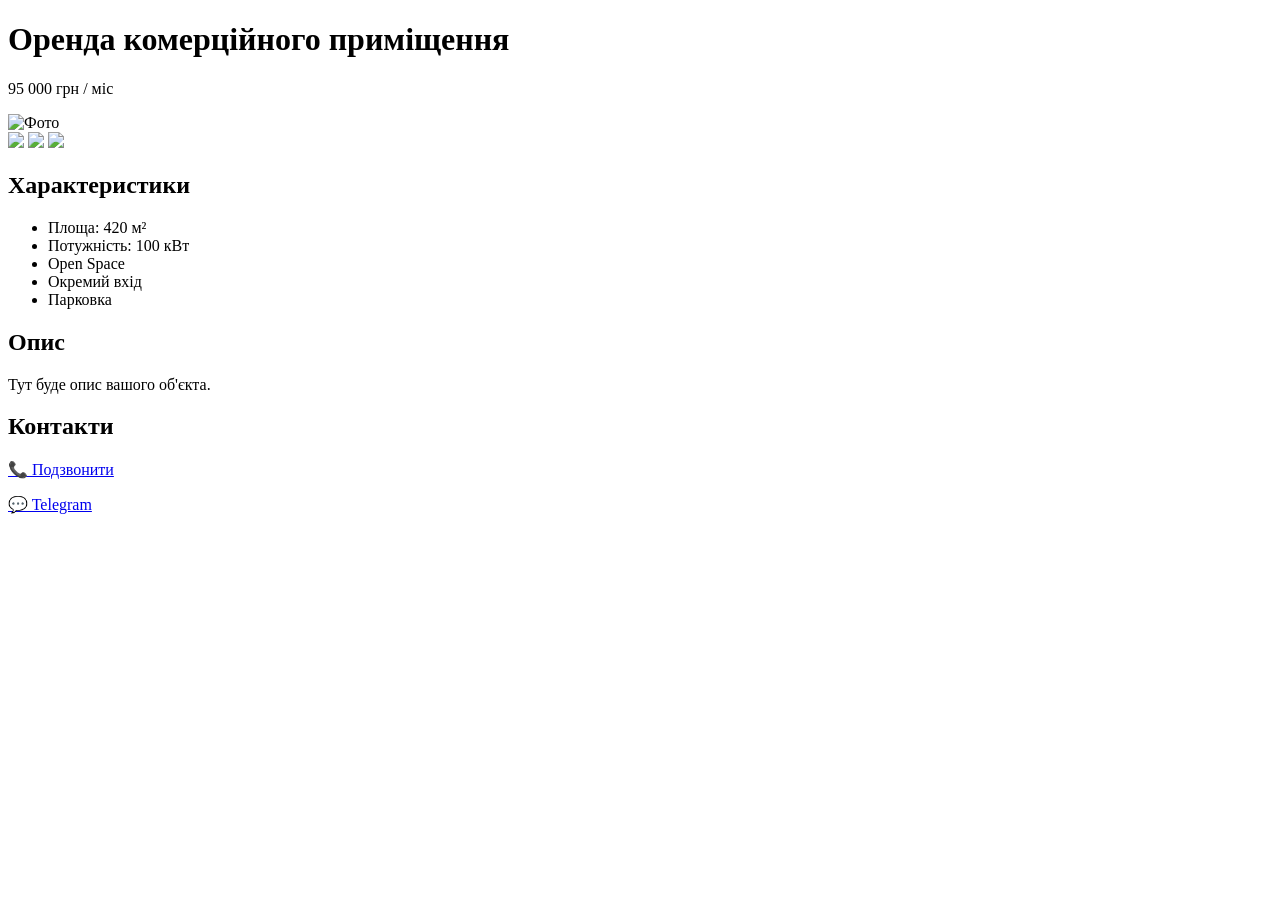
==== index.html @ e1acc0de "Add files via upload" ====
<!DOCTYPE html>
<html lang="uk">
<head>
<meta charset="UTF-8">
<meta name="viewport" content="width=device-width, initial-scale=1.0">
<title>Комерційне приміщення</title>
<link rel="stylesheet" href="css/style.css">
</head>
<body>
<header>
<h1>Оренда комерційного приміщення</h1>
<p class="price">95 000 грн / міс</p>
</header>

<div class="gallery">
<img id="main" src="images/photo1.jpg" alt="Фото">
<div class="thumbs">
<img src="images/photo1.jpg" onclick="change(this.src)">
<img src="images/photo2.jpg" onclick="change(this.src)">
<img src="images/photo3.jpg" onclick="change(this.src)">
</div>
</div>

<section>
<h2>Характеристики</h2>
<ul>
<li>Площа: 420 м²</li>
<li>Потужність: 100 кВт</li>
<li>Open Space</li>
<li>Окремий вхід</li>
<li>Парковка</li>
</ul>
</section>

<section>
<h2>Опис</h2>
<p>Тут буде опис вашого об'єкта.</p>
</section>

<section>
<h2>Контакти</h2>
<p><a href="tel:+380000000000">📞 Подзвонити</a></p>
<p><a href="https://t.me/username">💬 Telegram</a></p>
</section>

<script src="js/script.js"></script>
</body>
</html>
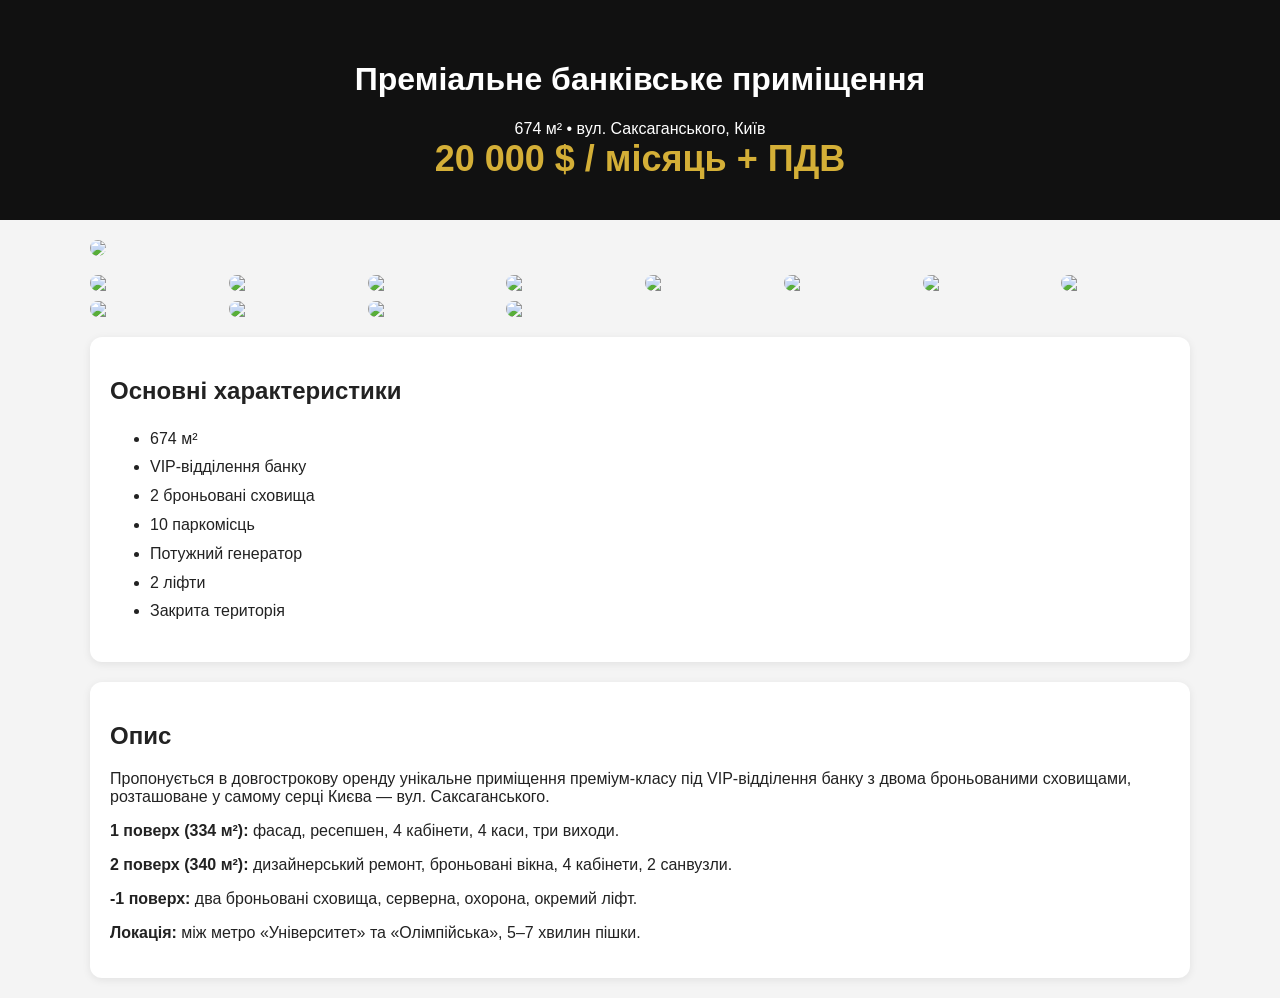
==== commit a4c91a7b: "Add files via upload" ====
--- a/index.html
+++ b/index.html
@@ -1,48 +1,32 @@
-<!DOCTYPE html>
-<html lang="uk">
-<head>
-<meta charset="UTF-8">
-<meta name="viewport" content="width=device-width, initial-scale=1.0">
-<title>Комерційне приміщення</title>
-<link rel="stylesheet" href="css/style.css">
-</head>
-<body>
-<header>
-<h1>Оренда комерційного приміщення</h1>
-<p class="price">95 000 грн / міс</p>
-</header>
-
-<div class="gallery">
-<img id="main" src="images/photo1.jpg" alt="Фото">
-<div class="thumbs">
-<img src="images/photo1.jpg" onclick="change(this.src)">
-<img src="images/photo2.jpg" onclick="change(this.src)">
-<img src="images/photo3.jpg" onclick="change(this.src)">
-</div>
-</div>
-
-<section>
-<h2>Характеристики</h2>
-<ul>
-<li>Площа: 420 м²</li>
-<li>Потужність: 100 кВт</li>
-<li>Open Space</li>
-<li>Окремий вхід</li>
-<li>Парковка</li>
-</ul>
-</section>
-
-<section>
-<h2>Опис</h2>
-<p>Тут буде опис вашого об'єкта.</p>
-</section>
-
-<section>
-<h2>Контакти</h2>
-<p><a href="tel:+380000000000">📞 Подзвонити</a></p>
-<p><a href="https://t.me/username">💬 Telegram</a></p>
-</section>
-
-<script src="js/script.js"></script>
-</body>
-</html>+<!doctype html><html lang='uk'><head><meta charset='utf-8'><meta name='viewport' content='width=device-width,initial-scale=1'><title>VIP Bank Property</title>
+<style>
+body{margin:0;font-family:Arial;background:#f4f4f4;color:#222}header{background:#111;color:#fff;padding:40px 20px;text-align:center}
+.price{font-size:36px;color:#d4af37;font-weight:bold}.wrap{max-width:1100px;margin:auto;padding:20px}
+#hero{width:100%;border-radius:12px}.thumbs{display:grid;grid-template-columns:repeat(auto-fill,minmax(120px,1fr));gap:10px;margin-top:15px}
+.thumbs img{width:100%;border-radius:8px;cursor:pointer}
+.card{background:#fff;border-radius:12px;padding:20px;margin-top:20px;box-shadow:0 2px 8px rgba(0,0,0,.08)}
+ul{line-height:1.8}
+</style></head><body>
+<header><h1>Преміальне банківське приміщення</h1><div>674 м² • вул. Саксаганського, Київ</div><div class='price'>20 000 $ / місяць + ПДВ</div></header>
+<div class='wrap'>
+<img id='hero' src='images/image (10).webp'>
+<div class='thumbs'><img src="images/image (10).webp" onclick="document.getElementById('hero').src=this.src">
+<img src="images/image (11).webp" onclick="document.getElementById('hero').src=this.src">
+<img src="images/image (12).webp" onclick="document.getElementById('hero').src=this.src">
+<img src="images/image (13).webp" onclick="document.getElementById('hero').src=this.src">
+<img src="images/image (14).webp" onclick="document.getElementById('hero').src=this.src">
+<img src="images/image (15).webp" onclick="document.getElementById('hero').src=this.src">
+<img src="images/image (16).webp" onclick="document.getElementById('hero').src=this.src">
+<img src="images/image (5).webp" onclick="document.getElementById('hero').src=this.src">
+<img src="images/image (6).webp" onclick="document.getElementById('hero').src=this.src">
+<img src="images/image (7).webp" onclick="document.getElementById('hero').src=this.src">
+<img src="images/image (8).webp" onclick="document.getElementById('hero').src=this.src">
+<img src="images/image (9).webp" onclick="document.getElementById('hero').src=this.src"></div>
+<div class='card'><h2>Основні характеристики</h2>
+<ul><li>674 м²</li><li>VIP-відділення банку</li><li>2 броньовані сховища</li><li>10 паркомісць</li><li>Потужний генератор</li><li>2 ліфти</li><li>Закрита територія</li></ul></div>
+<div class='card'><h2>Опис</h2><p>Пропонується в довгострокову оренду унікальне приміщення преміум-класу під VIP-відділення банку з двома броньованими сховищами, розташоване у самому серці Києва — вул. Саксаганського.</p>
+<p><b>1 поверх (334 м²):</b> фасад, ресепшен, 4 кабінети, 4 каси, три виходи.</p>
+<p><b>2 поверх (340 м²):</b> дизайнерський ремонт, броньовані вікна, 4 кабінети, 2 санвузли.</p>
+<p><b>-1 поверх:</b> два броньовані сховища, серверна, охорона, окремий ліфт.</p>
+<p><b>Локація:</b> між метро «Університет» та «Олімпійська», 5–7 хвилин пішки.</p></div>
+</div></body></html>
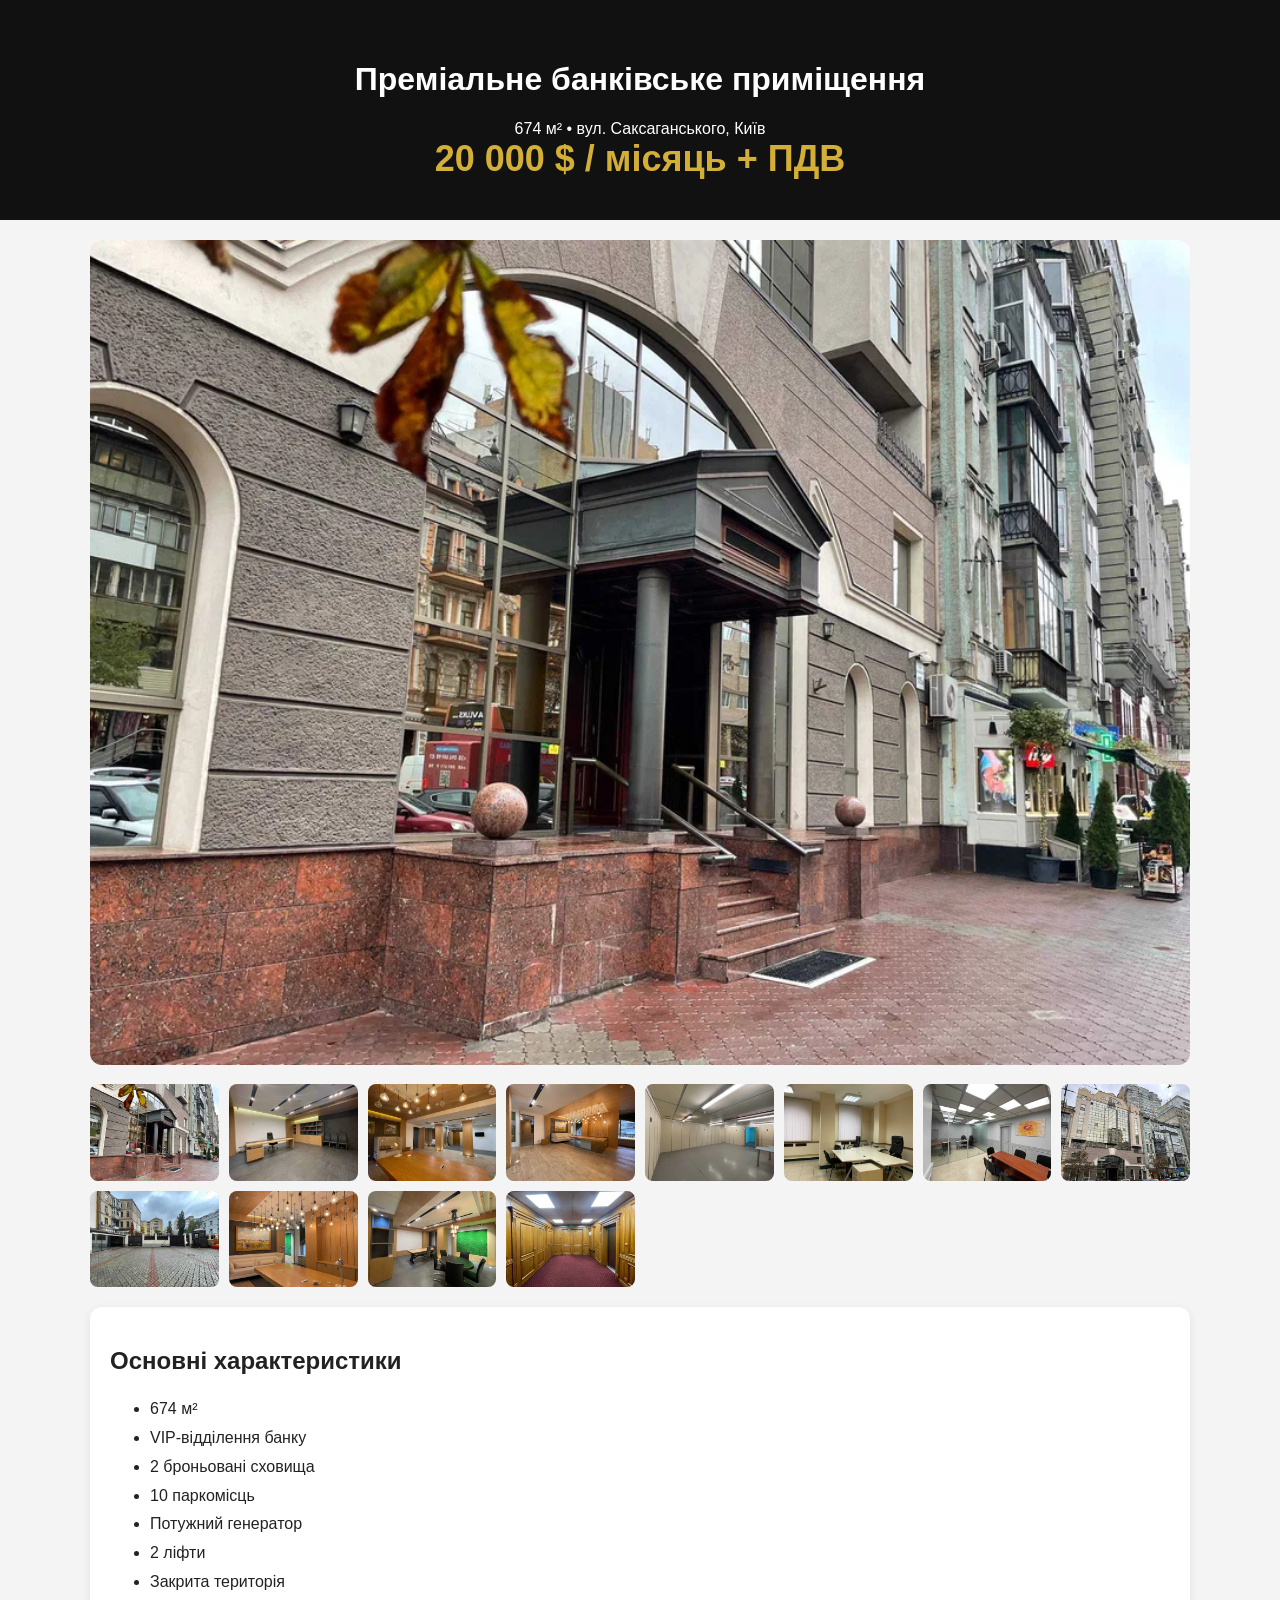
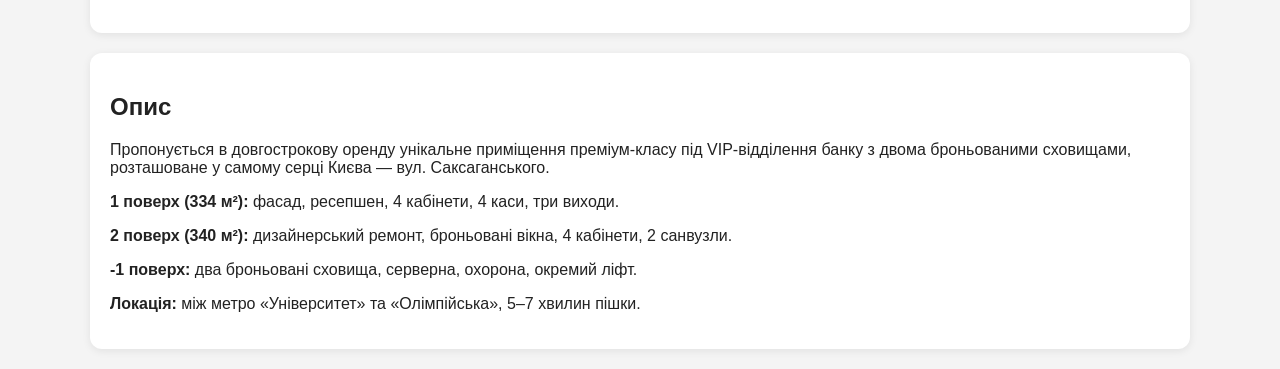
==== commit f7c350c2: "Update index.html" ====
--- a/index.html
+++ b/index.html
@@ -29,4 +29,4 @@
 <p><b>2 поверх (340 м²):</b> дизайнерський ремонт, броньовані вікна, 4 кабінети, 2 санвузли.</p>
 <p><b>-1 поверх:</b> два броньовані сховища, серверна, охорона, окремий ліфт.</p>
 <p><b>Локація:</b> між метро «Університет» та «Олімпійська», 5–7 хвилин пішки.</p></div>
-</div></body></html>+</div></body></html>
